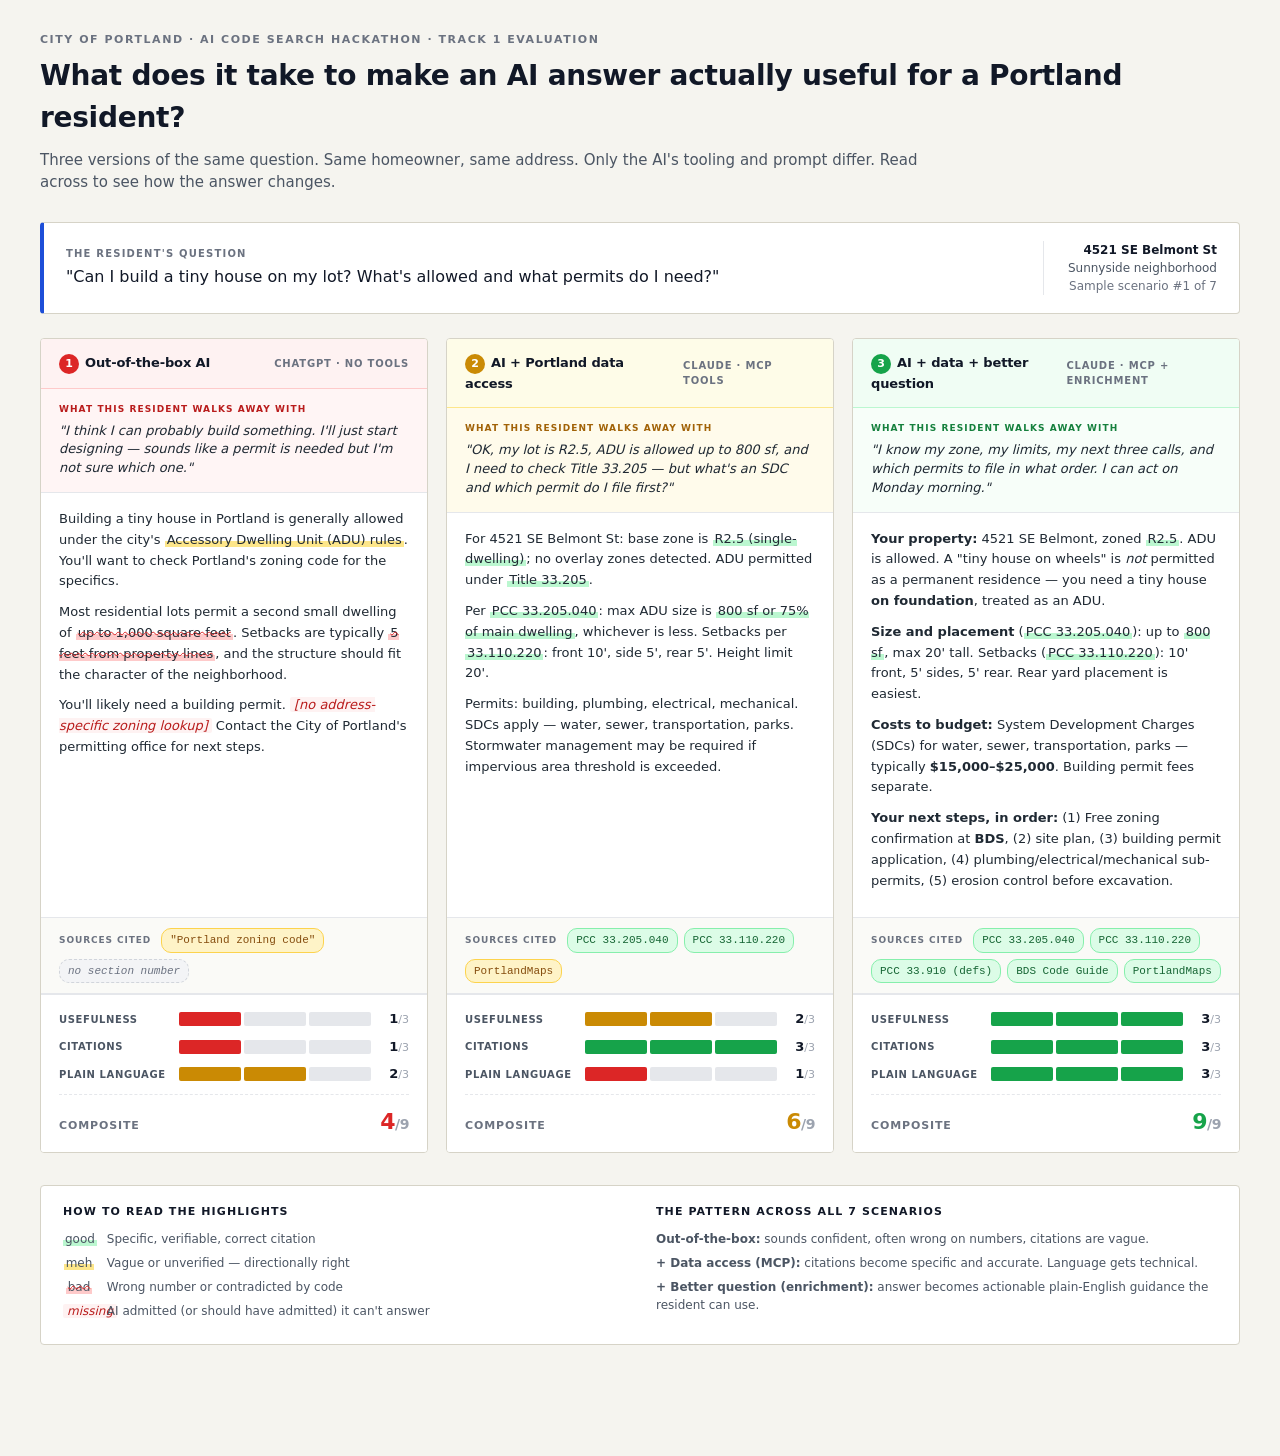
==== site/comparison-mockup.html @ eb61b906 "Initial commit: civic hackathon codes evaluation ship Track 1 benchmark for Portland city code & reg" ====
<!DOCTYPE html>
<html lang="en">
<head>
<meta charset="UTF-8">
<meta name="viewport" content="width=device-width, initial-scale=1.0">
<title>How does AI answer Portland code questions? — Comparison mockup</title>
<style>
  *, *::before, *::after { box-sizing: border-box; margin: 0; padding: 0; }

  body {
    font-family: -apple-system, BlinkMacSystemFont, "Segoe UI", system-ui, sans-serif;
    background: #f5f4ef;
    color: #1f2933;
    line-height: 1.5;
    padding: 32px 40px 80px;
  }

  /* ── Page header ── */
  .page-header { max-width: 1480px; margin: 0 auto 28px; }
  .eyebrow {
    font-size: 11px;
    text-transform: uppercase;
    letter-spacing: 0.14em;
    color: #6b7280;
    font-weight: 600;
    margin-bottom: 6px;
  }
  .page-header h1 {
    font-size: 28px;
    font-weight: 700;
    color: #111827;
    letter-spacing: -0.01em;
    margin-bottom: 10px;
  }
  .page-header .deck {
    font-size: 15px;
    color: #4b5563;
    max-width: 880px;
  }

  /* ── Scenario card ── */
  .scenario {
    max-width: 1480px;
    margin: 0 auto 24px;
    background: #fff;
    border: 1px solid #d6d3c7;
    border-left: 4px solid #1d4ed8;
    padding: 18px 22px;
    border-radius: 4px;
    display: grid;
    grid-template-columns: 1fr auto;
    gap: 24px;
    align-items: center;
  }
  .scenario-q {
    font-size: 16px;
    color: #111827;
    font-weight: 500;
  }
  .scenario-q .label {
    display: block;
    font-size: 10px;
    text-transform: uppercase;
    letter-spacing: 0.12em;
    color: #6b7280;
    font-weight: 600;
    margin-bottom: 4px;
  }
  .scenario-meta {
    font-size: 12px;
    color: #4b5563;
    text-align: right;
    border-left: 1px solid #e5e7eb;
    padding-left: 24px;
  }
  .scenario-meta strong { color: #111827; }

  /* ── Three-column grid ── */
  .grid {
    max-width: 1480px;
    margin: 0 auto;
    display: grid;
    grid-template-columns: repeat(3, 1fr);
    gap: 18px;
  }

  .col {
    background: #fff;
    border: 1px solid #d6d3c7;
    border-radius: 4px;
    display: flex;
    flex-direction: column;
    overflow: hidden;
  }

  .col-header {
    padding: 14px 18px;
    border-bottom: 1px solid #e5e7eb;
    display: flex;
    align-items: center;
    justify-content: space-between;
    gap: 12px;
  }
  .col-1 .col-header { background: #fef2f2; border-bottom-color: #fecaca; }
  .col-2 .col-header { background: #fefce8; border-bottom-color: #fde68a; }
  .col-3 .col-header { background: #f0fdf4; border-bottom-color: #bbf7d0; }

  .col-title {
    font-size: 13px;
    font-weight: 700;
    color: #111827;
    letter-spacing: -0.01em;
  }
  .col-title .num {
    display: inline-block;
    width: 20px;
    height: 20px;
    border-radius: 50%;
    text-align: center;
    line-height: 20px;
    font-size: 11px;
    margin-right: 6px;
    color: #fff;
    font-weight: 700;
  }
  .col-1 .num { background: #dc2626; }
  .col-2 .num { background: #ca8a04; }
  .col-3 .num { background: #16a34a; }
  .col-tool {
    font-size: 10px;
    color: #6b7280;
    text-transform: uppercase;
    letter-spacing: 0.08em;
    font-weight: 600;
  }

  /* ── Homeowner walks away callout ── */
  .walkaway {
    padding: 14px 18px;
    border-bottom: 1px solid #e5e7eb;
    font-size: 13px;
    line-height: 1.45;
  }
  .walkaway .label {
    display: block;
    font-size: 9px;
    text-transform: uppercase;
    letter-spacing: 0.12em;
    font-weight: 700;
    margin-bottom: 6px;
  }
  .col-1 .walkaway { background: #fff5f5; }
  .col-1 .walkaway .label { color: #b91c1c; }
  .col-2 .walkaway { background: #fffbeb; }
  .col-2 .walkaway .label { color: #a16207; }
  .col-3 .walkaway { background: #f7fef9; }
  .col-3 .walkaway .label { color: #15803d; }
  .walkaway .quote {
    font-style: italic;
    color: #1f2933;
  }

  /* ── Response body ── */
  .response {
    padding: 16px 18px;
    font-size: 13px;
    line-height: 1.6;
    color: #1f2933;
    flex: 1;
  }
  .response p { margin-bottom: 10px; }
  .response strong { font-weight: 600; }

  /* Inline highlights */
  .hl-good {
    background: linear-gradient(180deg, transparent 60%, #bbf7d0 60%);
    padding: 0 2px;
  }
  .hl-meh {
    background: linear-gradient(180deg, transparent 60%, #fde68a 60%);
    padding: 0 2px;
  }
  .hl-bad {
    background: linear-gradient(180deg, transparent 60%, #fecaca 60%);
    padding: 0 2px;
    text-decoration: line-through wavy #dc2626;
    text-decoration-thickness: 1px;
  }
  .hl-missing {
    color: #b91c1c;
    font-style: italic;
    background: #fef2f2;
    padding: 0 4px;
    border-radius: 2px;
  }

  /* ── Citation ribbon ── */
  .citations {
    padding: 10px 18px;
    border-top: 1px solid #e5e7eb;
    background: #fafaf7;
    display: flex;
    flex-wrap: wrap;
    gap: 6px;
    align-items: center;
  }
  .citations .label {
    font-size: 9px;
    text-transform: uppercase;
    letter-spacing: 0.1em;
    color: #6b7280;
    font-weight: 600;
    margin-right: 4px;
  }
  .chip {
    font-size: 11px;
    padding: 3px 8px;
    border-radius: 10px;
    font-weight: 500;
    font-family: "SF Mono", Menlo, monospace;
  }
  .chip-good { background: #dcfce7; color: #166534; border: 1px solid #86efac; }
  .chip-meh  { background: #fef3c7; color: #854d0e; border: 1px solid #fcd34d; }
  .chip-bad  { background: #fee2e2; color: #991b1b; border: 1px solid #fca5a5; }
  .chip-none { background: #f3f4f6; color: #6b7280; border: 1px dashed #d1d5db; font-style: italic; }

  /* ── Rubric strip ── */
  .rubric {
    padding: 14px 18px;
    border-top: 2px solid #e5e7eb;
    background: #fff;
  }
  .rubric-row {
    display: grid;
    grid-template-columns: 110px 1fr 28px;
    align-items: center;
    gap: 10px;
    margin-bottom: 8px;
    font-size: 11px;
  }
  .rubric-row:last-child { margin-bottom: 0; }
  .rubric-label {
    color: #4b5563;
    text-transform: uppercase;
    letter-spacing: 0.06em;
    font-weight: 600;
    font-size: 10px;
  }
  .battery {
    display: grid;
    grid-template-columns: repeat(3, 1fr);
    gap: 3px;
    height: 14px;
  }
  .cell {
    background: #e5e7eb;
    border-radius: 2px;
  }
  .cell.f-1 { background: #dc2626; }
  .cell.f-2 { background: #ca8a04; }
  .cell.f-3 { background: #16a34a; }
  .rubric-score {
    font-size: 13px;
    font-weight: 700;
    color: #111827;
    text-align: right;
    font-variant-numeric: tabular-nums;
  }
  .rubric-score .denom { color: #9ca3af; font-weight: 400; font-size: 11px; }

  .total-row {
    margin-top: 10px;
    padding-top: 10px;
    border-top: 1px dashed #e5e7eb;
    display: flex;
    justify-content: space-between;
    align-items: baseline;
    font-size: 11px;
    color: #6b7280;
    text-transform: uppercase;
    letter-spacing: 0.08em;
    font-weight: 600;
  }
  .total-row .total {
    font-size: 22px;
    font-weight: 700;
    letter-spacing: -0.02em;
    text-transform: none;
  }
  .col-1 .total { color: #dc2626; }
  .col-2 .total { color: #ca8a04; }
  .col-3 .total { color: #16a34a; }

  /* ── Legend footer ── */
  .legend {
    max-width: 1480px;
    margin: 32px auto 0;
    padding: 18px 22px;
    background: #fff;
    border: 1px solid #d6d3c7;
    border-radius: 4px;
    display: grid;
    grid-template-columns: 1fr 1fr;
    gap: 32px;
    font-size: 12px;
    color: #4b5563;
  }
  .legend h3 {
    font-size: 11px;
    text-transform: uppercase;
    letter-spacing: 0.1em;
    color: #111827;
    margin-bottom: 10px;
  }
  .legend ul { list-style: none; }
  .legend li { margin-bottom: 6px; }
  .legend .swatch {
    display: inline-block;
    width: 32px;
    text-align: center;
    margin-right: 8px;
  }
</style>
</head>
<body>

<div class="page-header">
  <div class="eyebrow">City of Portland · AI Code Search Hackathon · Track 1 evaluation</div>
  <h1>What does it take to make an AI answer actually useful for a Portland resident?</h1>
  <p class="deck">Three versions of the same question. Same homeowner, same address. Only the AI's tooling and prompt differ. Read across to see how the answer changes.</p>
</div>

<section class="scenario">
  <div class="scenario-q">
    <span class="label">The resident's question</span>
    "Can I build a tiny house on my lot? What's allowed and what permits do I need?"
  </div>
  <div class="scenario-meta">
    <strong>4521 SE Belmont St</strong><br>
    Sunnyside neighborhood<br>
    <span style="color: #6b7280;">Sample scenario #1 of 7</span>
  </div>
</section>

<div class="grid">

  <!-- ── Column 1: Out-of-box ── -->
  <article class="col col-1">
    <header class="col-header">
      <div class="col-title"><span class="num">1</span>Out-of-the-box AI</div>
      <div class="col-tool">ChatGPT · no tools</div>
    </header>

    <div class="walkaway">
      <span class="label">What this resident walks away with</span>
      <span class="quote">"I think I can probably build something. I'll just start designing — sounds like a permit is needed but I'm not sure which one."</span>
    </div>

    <div class="response">
      <p>Building a tiny house in Portland is generally allowed under the city's <span class="hl-meh">Accessory Dwelling Unit (ADU) rules</span>. You'll want to check Portland's zoning code for the specifics.</p>
      <p>Most residential lots permit a second small dwelling of <span class="hl-bad">up to 1,000 square feet</span>. Setbacks are typically <span class="hl-bad">5 feet from property lines</span>, and the structure should fit the character of the neighborhood.</p>
      <p>You'll likely need a building permit. <span class="hl-missing">[no address-specific zoning lookup]</span> Contact the City of Portland's permitting office for next steps.</p>
    </div>

    <div class="citations">
      <span class="label">Sources cited</span>
      <span class="chip chip-meh">"Portland zoning code"</span>
      <span class="chip chip-none">no section number</span>
    </div>

    <div class="rubric">
      <div class="rubric-row">
        <span class="rubric-label">Usefulness</span>
        <div class="battery"><span class="cell f-1"></span><span class="cell"></span><span class="cell"></span></div>
        <span class="rubric-score">1<span class="denom">/3</span></span>
      </div>
      <div class="rubric-row">
        <span class="rubric-label">Citations</span>
        <div class="battery"><span class="cell f-1"></span><span class="cell"></span><span class="cell"></span></div>
        <span class="rubric-score">1<span class="denom">/3</span></span>
      </div>
      <div class="rubric-row">
        <span class="rubric-label">Plain language</span>
        <div class="battery"><span class="cell f-2"></span><span class="cell f-2"></span><span class="cell"></span></div>
        <span class="rubric-score">2<span class="denom">/3</span></span>
      </div>
      <div class="total-row">
        <span>Composite</span>
        <span class="total">4<span style="color:#9ca3af; font-size:14px;">/9</span></span>
      </div>
    </div>
  </article>

  <!-- ── Column 2: +MCP ── -->
  <article class="col col-2">
    <header class="col-header">
      <div class="col-title"><span class="num">2</span>AI + Portland data access</div>
      <div class="col-tool">Claude · MCP tools</div>
    </header>

    <div class="walkaway">
      <span class="label">What this resident walks away with</span>
      <span class="quote">"OK, my lot is R2.5, ADU is allowed up to 800 sf, and I need to check Title 33.205 — but what's an SDC and which permit do I file first?"</span>
    </div>

    <div class="response">
      <p>For 4521 SE Belmont St: base zone is <span class="hl-good">R2.5 (single-dwelling)</span>; no overlay zones detected. ADU permitted under <span class="hl-good">Title 33.205</span>.</p>
      <p>Per <span class="hl-good">PCC 33.205.040</span>: max ADU size is <span class="hl-good">800 sf or 75% of main dwelling</span>, whichever is less. Setbacks per <span class="hl-good">33.110.220</span>: front 10', side 5', rear 5'. Height limit 20'.</p>
      <p>Permits: building, plumbing, electrical, mechanical. SDCs apply — water, sewer, transportation, parks. Stormwater management may be required if impervious area threshold is exceeded.</p>
    </div>

    <div class="citations">
      <span class="label">Sources cited</span>
      <span class="chip chip-good">PCC 33.205.040</span>
      <span class="chip chip-good">PCC 33.110.220</span>
      <span class="chip chip-meh">PortlandMaps</span>
    </div>

    <div class="rubric">
      <div class="rubric-row">
        <span class="rubric-label">Usefulness</span>
        <div class="battery"><span class="cell f-2"></span><span class="cell f-2"></span><span class="cell"></span></div>
        <span class="rubric-score">2<span class="denom">/3</span></span>
      </div>
      <div class="rubric-row">
        <span class="rubric-label">Citations</span>
        <div class="battery"><span class="cell f-3"></span><span class="cell f-3"></span><span class="cell f-3"></span></div>
        <span class="rubric-score">3<span class="denom">/3</span></span>
      </div>
      <div class="rubric-row">
        <span class="rubric-label">Plain language</span>
        <div class="battery"><span class="cell f-1"></span><span class="cell"></span><span class="cell"></span></div>
        <span class="rubric-score">1<span class="denom">/3</span></span>
      </div>
      <div class="total-row">
        <span>Composite</span>
        <span class="total">6<span style="color:#9ca3af; font-size:14px;">/9</span></span>
      </div>
    </div>
  </article>

  <!-- ── Column 3: +MCP +Enrichment ── -->
  <article class="col col-3">
    <header class="col-header">
      <div class="col-title"><span class="num">3</span>AI + data + better question</div>
      <div class="col-tool">Claude · MCP + enrichment</div>
    </header>

    <div class="walkaway">
      <span class="label">What this resident walks away with</span>
      <span class="quote">"I know my zone, my limits, my next three calls, and which permits to file in what order. I can act on Monday morning."</span>
    </div>

    <div class="response">
      <p><strong>Your property:</strong> 4521 SE Belmont, zoned <span class="hl-good">R2.5</span>. ADU is allowed. A "tiny house on wheels" is <em>not</em> permitted as a permanent residence — you need a tiny house <strong>on foundation</strong>, treated as an ADU.</p>
      <p><strong>Size and placement</strong> (<span class="hl-good">PCC 33.205.040</span>): up to <span class="hl-good">800 sf</span>, max 20' tall. Setbacks (<span class="hl-good">PCC 33.110.220</span>): 10' front, 5' sides, 5' rear. Rear yard placement is easiest.</p>
      <p><strong>Costs to budget:</strong> System Development Charges (SDCs) for water, sewer, transportation, parks — typically <strong>$15,000–$25,000</strong>. Building permit fees separate.</p>
      <p><strong>Your next steps, in order:</strong> (1) Free zoning confirmation at <strong>BDS</strong>, (2) site plan, (3) building permit application, (4) plumbing/electrical/mechanical sub-permits, (5) erosion control before excavation.</p>
    </div>

    <div class="citations">
      <span class="label">Sources cited</span>
      <span class="chip chip-good">PCC 33.205.040</span>
      <span class="chip chip-good">PCC 33.110.220</span>
      <span class="chip chip-good">PCC 33.910 (defs)</span>
      <span class="chip chip-good">BDS Code Guide</span>
      <span class="chip chip-good">PortlandMaps</span>
    </div>

    <div class="rubric">
      <div class="rubric-row">
        <span class="rubric-label">Usefulness</span>
        <div class="battery"><span class="cell f-3"></span><span class="cell f-3"></span><span class="cell f-3"></span></div>
        <span class="rubric-score">3<span class="denom">/3</span></span>
      </div>
      <div class="rubric-row">
        <span class="rubric-label">Citations</span>
        <div class="battery"><span class="cell f-3"></span><span class="cell f-3"></span><span class="cell f-3"></span></div>
        <span class="rubric-score">3<span class="denom">/3</span></span>
      </div>
      <div class="rubric-row">
        <span class="rubric-label">Plain language</span>
        <div class="battery"><span class="cell f-3"></span><span class="cell f-3"></span><span class="cell f-3"></span></div>
        <span class="rubric-score">3<span class="denom">/3</span></span>
      </div>
      <div class="total-row">
        <span>Composite</span>
        <span class="total">9<span style="color:#9ca3af; font-size:14px;">/9</span></span>
      </div>
    </div>
  </article>

</div>

<aside class="legend">
  <div>
    <h3>How to read the highlights</h3>
    <ul>
      <li><span class="swatch"><span class="hl-good">good</span></span> Specific, verifiable, correct citation</li>
      <li><span class="swatch"><span class="hl-meh">meh</span></span> Vague or unverified — directionally right</li>
      <li><span class="swatch"><span class="hl-bad">bad</span></span> Wrong number or contradicted by code</li>
      <li><span class="swatch"><span class="hl-missing">missing</span></span> AI admitted (or should have admitted) it can't answer</li>
    </ul>
  </div>
  <div>
    <h3>The pattern across all 7 scenarios</h3>
    <ul>
      <li><strong>Out-of-the-box:</strong> sounds confident, often wrong on numbers, citations are vague.</li>
      <li><strong>+ Data access (MCP):</strong> citations become specific and accurate. Language gets technical.</li>
      <li><strong>+ Better question (enrichment):</strong> answer becomes actionable plain-English guidance the resident can use.</li>
    </ul>
  </div>
</aside>

</body>
</html>
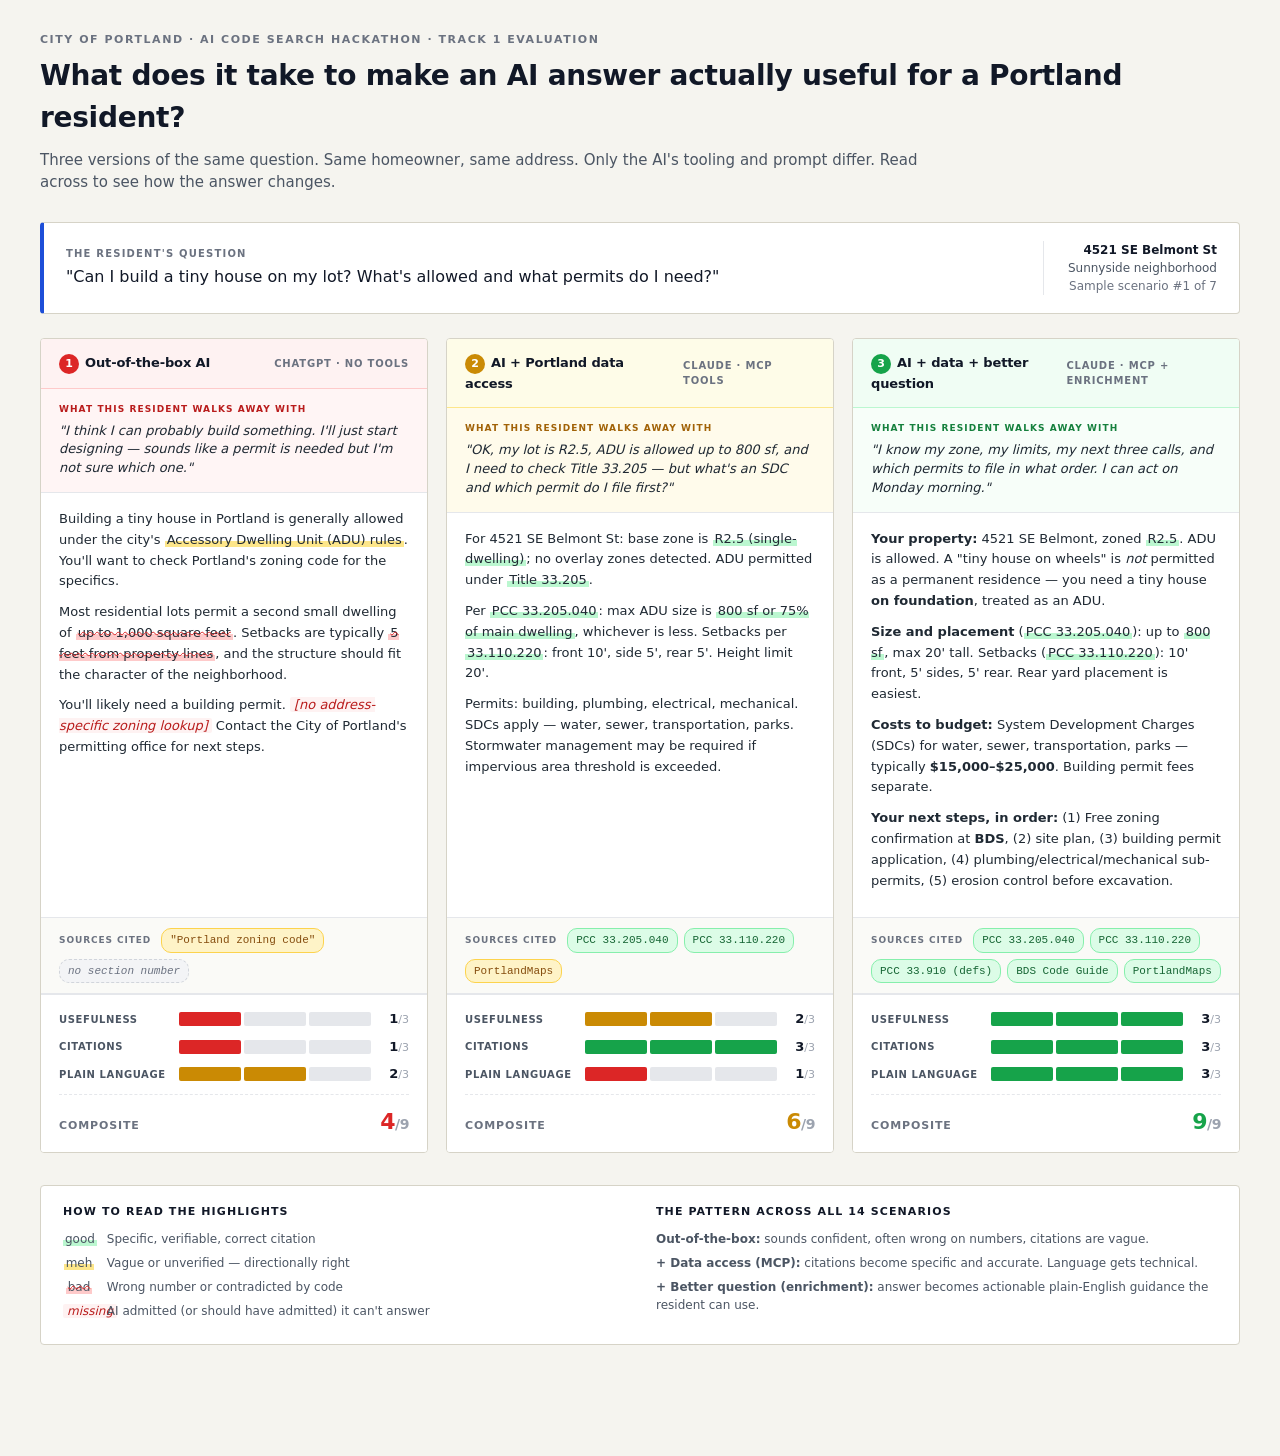
==== commit aa5f0013: "Fix rubric-and-corpus mismatch; promote three-column to main page Canonical docs (CLAUDE.md, STATUS." ====
--- a/site/comparison-mockup.html
+++ b/site/comparison-mockup.html
@@ -503,7 +503,7 @@
     </ul>
   </div>
   <div>
-    <h3>The pattern across all 7 scenarios</h3>
+    <h3>The pattern across all 14 scenarios</h3>
     <ul>
       <li><strong>Out-of-the-box:</strong> sounds confident, often wrong on numbers, citations are vague.</li>
       <li><strong>+ Data access (MCP):</strong> citations become specific and accurate. Language gets technical.</li>
